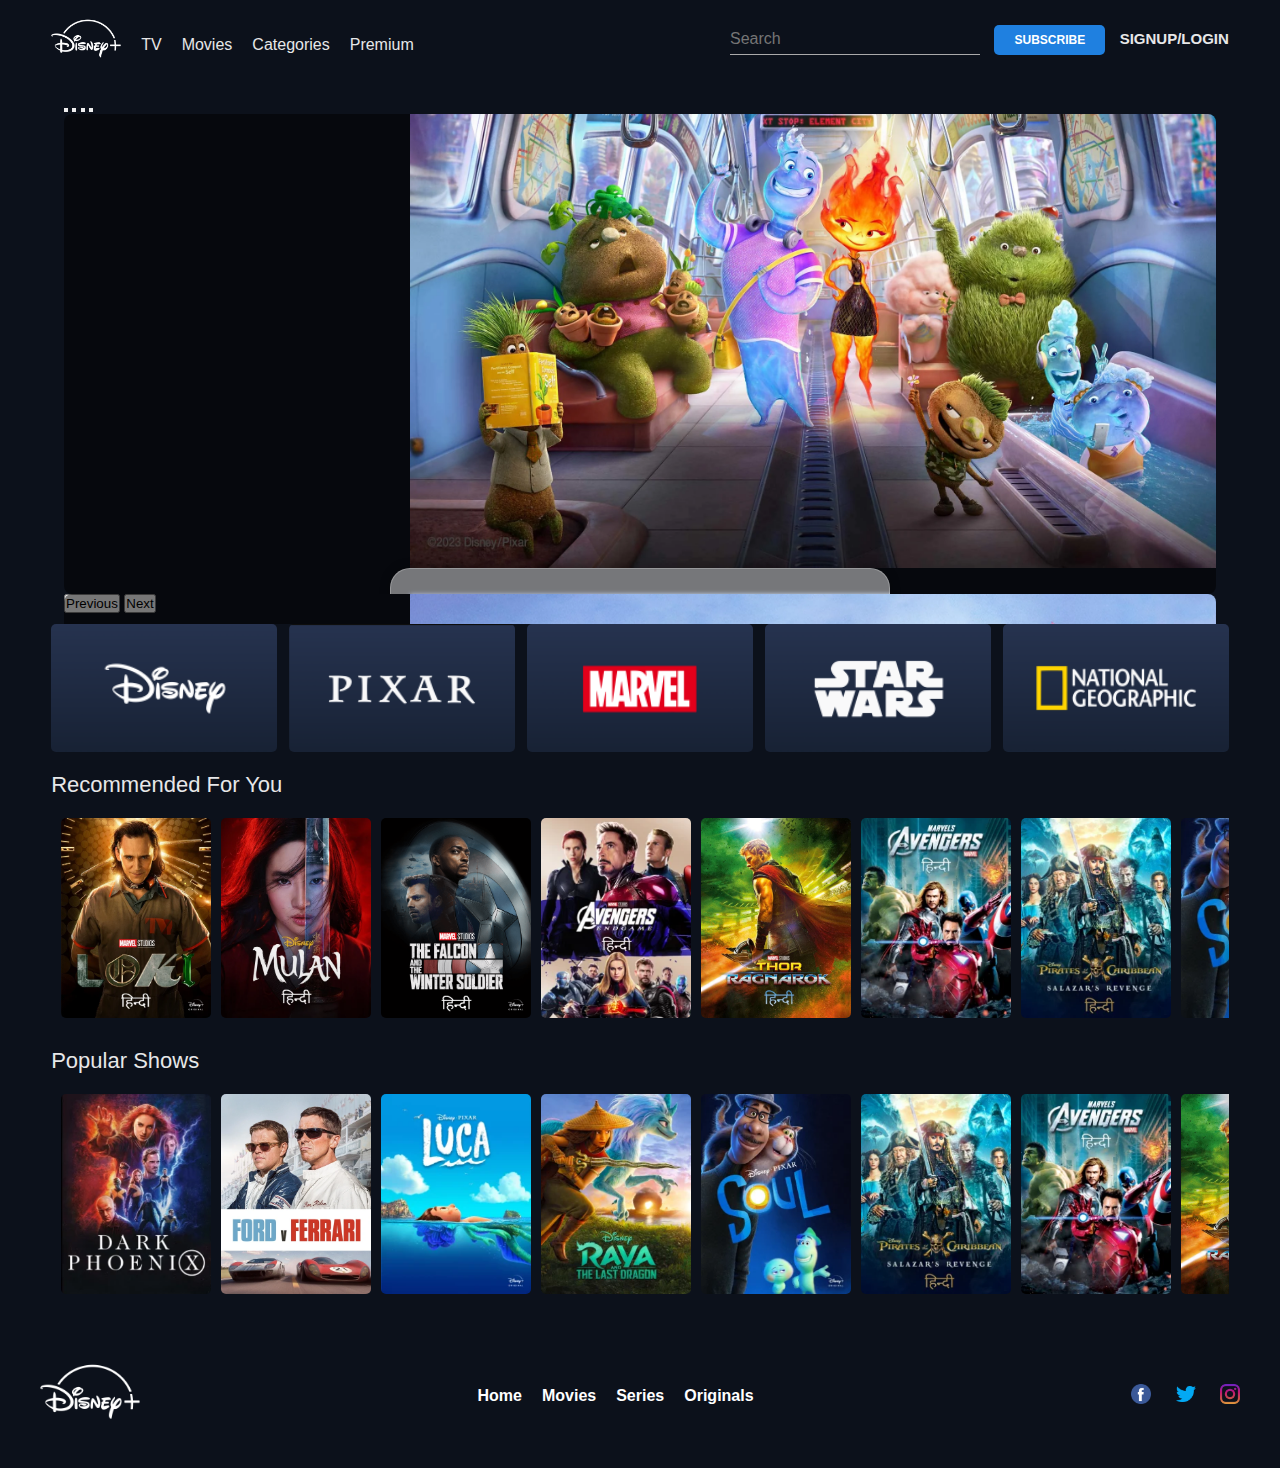
==== index.html @ bf2690cf "first commit" ====
<!DOCTYPE html>
<html lang="en">

<head>
  <meta charset="UTF-8" />
  <meta http-equiv="X-UA-Compatible" content="IE=edge" />
  <meta name="viewport" content="width=device-width, initial-scale=1.0" />
  <title>Disney+ (Responsive) </title>
  <link href="https://cdn.jsdelivr.net/npm/bootstrap@5.3.2/dist/css/bootstrap.min.css" rel="stylesheet"
    integrity="sha384-T3c6CoIi6uLrA9TneNEoa7RxnatzjcDSCmG1MXxSR1GAsXEV/Dwwykc2MPK8M2HN" crossorigin="anonymous">
  <link rel="stylesheet" href="styles.css" />
  <script src="https://ajax.googleapis.com/ajax/libs/jquery/3.6.0/jquery.min.js"></script>
</head>

<body>
  <nav class="navbar_big">
    <img src="images/logo.png" class="brand-logo" alt="" />
    <ul class="nav-links">
      <li class="nav-items"><a href="#">TV</a></li>
      <li class="nav-items"><a href="Movies_page.html">movies</a></li>
      <li class="nav-items"><a href="#">categories</a></li>
      <li class="nav-items"><a href="#">premium</a></li>
    </ul>

    <div class="right-container">
      <input type="text" class="search-box" placeholder="search" />
      <button class="sub-btn">subscribe</button>
      <a href="signup.html" class="login-link">signup/login</a>
    </div>

    <!-- collapsed nav -->
    <div class="collapsed_navbar">
      <nav class="navbar navbar-dark bg-blue fixed-top">
        <div class="container-fluid">
          <a class="navbar-brand" href="#"></a>
          <button class="navbar-toggler" type="button" data-bs-toggle="offcanvas" data-bs-target="#offcanvasDarkNavbar"
            aria-controls="offcanvasDarkNavbar" aria-label="Toggle navigation">
            <span class="navbar-toggler-icon"></span>
          </button>
          <div class="offcanvas offcanvas-end text-bg-dark" tabindex="-1" id="offcanvasDarkNavbar"
            aria-labelledby="offcanvasDarkNavbarLabel">
            <div class="offcanvas-header">
              <button class="btn btn-success nav_btn" type="submit">Subscribe</button>
              <button type="button" class="btn-close btn-close-white" data-bs-dismiss="offcanvas"
                aria-label="Close"></button>
            </div>
            <div class="offcanvas-body">
              <form class="d-flex mt-3 nav_bar_search_btn" role="search">
                <input class="form-control me-2" type="search" placeholder="Search" aria-label="Search">
                <button class="btn btn-success nav_btn" type="submit">Search</button>
              </form>
              <ul class="navbar-nav justify-content-end flex-grow-1 pe-3">
                <li class="nav-item">
                  <a class="nav-link active" aria-current="page" href="#">TV</a>
                </li>
                <li class="nav-item">
                  <a class="nav-link" href="Movies_page.html">Movies</a>
                </li>
                
                <li class="nav-item dropdown">
                  <a class="nav-link dropdown-toggle" href="#" role="button" data-bs-toggle="dropdown"
                    aria-expanded="false">
                    Categories
                  </a>
                  <ul class="dropdown-menu dropdown-menu-dark">
                    <li><a class="dropdown-item" href="#">Action</a></li>
                    <li><a class="dropdown-item" href="#">Sci-Fi</a></li>
                    <li><a class="dropdown-item" href="#">Comedy</a></li>
                    <li><a class="dropdown-item" href="#">Drama</a></li>
                    <li><a class="dropdown-item" href="#">Sports</a></li>
                    <li><a class="dropdown-item" href="#">Documentry</a></li>
                    <li><a class="dropdown-item" href="#">Sitcom</a></li>
                    <li><a class="dropdown-item" href="#">Kids</a></li>
                    <li><a class="dropdown-item" href="#">Family</a></li>
                  </ul>
                </li>

                <li class="nav-item">
                  <a class="nav-link" href="signup.html">Log-in / Sign-up</a>
                </li>

              </ul>
              
            </div>
          </div>
        </div>
      </nav>
    </div>
  </nav>

  <!-- carousel start -->
  <div class="carousel_manage">
    <div id="carouselExampleCaptions" class="carousel slide">
      <div class="carousel-indicators">
        <button type="button" data-bs-target="#carouselExampleCaptions" data-bs-slide-to="0" class="active"
          aria-current="true" aria-label="Slide 1"></button>
        <button type="button" data-bs-target="#carouselExampleCaptions" data-bs-slide-to="1"
          aria-label="Slide 2"></button>
        <button type="button" data-bs-target="#carouselExampleCaptions" data-bs-slide-to="2"
          aria-label="Slide 3"></button>
        <button type="button" data-bs-target="#carouselExampleCaptions" data-bs-slide-to="3"
          aria-label="Slide 4"></button>
      </div>
      <div class="carousel-inner">
        <div class="carousel-item active">
          <img src="images/Elemental.png" class="d-block w-100" alt="...">
          <div class="carousel-caption d-none d-md-block">
            <h5>Elemental</h5>
            <p>Fire elements Bernie and Cinder Lumen immigrate to Element City where they face xenophobia from other elements. 
              After the birth of their daughter Ember, they build a convenience store called the Fireplace and set up a Blue Flame which represents their traditions</p>
          </div>
        </div>
        <div class="carousel-item">
          <img src="images/raya.png" class="d-block w-100" alt="...">
          <div class="carousel-caption d-none d-md-block">
            <h5>Raya and The Last Dragon</h5>
            <p>The prosperous sub-continent of Kumandra is ravaged by the Druun, mindless spirits that turn every living thing in their path to stone. Sisu, the last surviving dragon, 
              concentrates her magic into a gem and blasts the Druun away, reviving Kumandra's people but not its dragons. </p>
          </div>
        </div>
        <div class="carousel-item">
          <img src="images/secret_invasion_pic2.png" class="d-block w-100" alt="...">
          <div class="carousel-caption d-none d-md-block">
            <h5>Marvel's Secret Invasion</h5>
            <p>Nick Fury works with Talos, a shapeshifting alien Skrull, 
              to uncover a conspiracy by a group of renegade Skrulls led by Gravik who plan to gain control of Earth by posing as different humans around the world.</p>
          </div>
        </div>
        <div class="carousel-item">
          <img src="images/slider 2.png" class="d-block w-100" alt="...">
          <div class="carousel-caption d-none d-md-block">
            <h5>The Falcon and the Winter Soldier</h5>
            <p>Following the events of 'Avengers: Endgame,' Sam Wilson/Falcon and Bucky 
              Barnes/Winter Soldier team up in a global adventure that tests their abilities -- and their patience.</p>
          </div>
        </div>
        
      </div>
      <button class="carousel-control-prev" type="button" data-bs-target="#carouselExampleCaptions" data-bs-slide="prev">
        <span class="carousel-control-prev-icon" aria-hidden="true"></span>
        <span class="visually-hidden">Previous</span>
      </button>
      <button class="carousel-control-next" type="button" data-bs-target="#carouselExampleCaptions" data-bs-slide="next">
        <span class="carousel-control-next-icon" aria-hidden="true"></span>
        <span class="visually-hidden">Next</span>
      </button>
    </div>
  </div>

  <!-- carousel end -->

 <!-- video cards starts -->

  <div class="video-card-container">
    <div class="video-card">
      <img src="images/disney.png" class="video-card-image" alt="" />
      <video src="videos/disney.mp4" muted loop class="card-video"></video>
    </div>
    <div class="video-card">
      <img src="images/pixar.png" class="video-card-image" alt="" />
      <video src="videos/pixar.mp4" muted loop class="card-video"></video>
    </div>
    <div class="video-card">
      <img src="images/marvel.png" class="video-card-image" alt="" />
      <video src="videos/marvel.mp4" muted loop class="card-video"></video>
    </div>
    <div class="video-card">
      <img src="images/star-wars.png" class="video-card-image" alt="" />
      <video src="videos/star-war.mp4" muted loop class="card-video"></video>
    </div>
    <div class="video-card">
      <img src="images/geographic.png" class="video-card-image" alt="" />
      <video src="videos/geographic.mp4" muted loop class="card-video"></video>
    </div>
  </div>

  <!-- video cards ends -->

  <h1 class="title">Recommended For You</h1>
  <div class="movies-list">
    <button class="pre-btn" title="btn">
      <img src="images/pre.png" alt="" />
    </button>
    <button class="nxt-btn" title="btn">
      <img src="images/nxt.png" alt="" />
    </button>
    <div class="card-container">
      <div class="card">
        <img src="images/poster 1.png" class="card-img" alt="" />
        <div class="card-body">
          <h2 class="name">Loki</h2>
          <h6 class="des">Lorem ipsum dolor sit amet.</h6>
          <button class="watchlist-btn">add to watchlist</button>
        </div>
      </div>
      <div class="card">
        <img src="images/poster 2.png" class="card-img" alt="" />
        <div class="card-body">
          <h2 class="name">Mulan</h2>
          <h6 class="des">Lorem ipsum dolor sit amet.</h6>
          <button class="watchlist-btn">add to watchlist</button>
        </div>
      </div>
      <div class="card">
        <img src="images/poster 3.png" class="card-img" alt="" />
        <div class="card-body">
          <h2 class="name">The Falcon and The Winter Soldier</h2>
          <h6 class="des">Lorem ipsum dolor sit amet.</h6>
          <button class="watchlist-btn">add to watchlist</button>
        </div>
      </div>
      <div class="card">
        <img src="images/poster 4.png" class="card-img" alt="" />
        <div class="card-body">
          <h2 class="name">Avengers: Endgame</h2>
          <h6 class="des">Lorem ipsum dolor sit amet.</h6>
          <button class="watchlist-btn">add to watchlist</button>
        </div>
      </div>
      <div class="card">
        <img src="images/poster 5.png" class="card-img" alt="" />
        <div class="card-body">
          <h2 class="name">Thor Ragnarok</h2>
          <h6 class="des">Lorem ipsum dolor sit amet.</h6>
          <button class="watchlist-btn">add to watchlist</button>
        </div>
      </div>
      <div class="card">
        <img src="images/poster 6.png" class="card-img" alt="" />
        <div class="card-body">
          <h2 class="name">Movie Name</h2>
          <h6 class="des">Lorem ipsum dolor sit amet.</h6>
          <button class="watchlist-btn">add to watchlist</button>
        </div>
      </div>
      <div class="card">
        <img src="images/poster 7.png" class="card-img" alt="" />
        <div class="card-body">
          <h2 class="name">Movie Name</h2>
          <h6 class="des">Lorem ipsum dolor sit amet.</h6>
          <button class="watchlist-btn">add to watchlist</button>
        </div>
      </div>
      <div class="card">
        <img src="images/poster 8.png" class="card-img" alt="" />
        <div class="card-body">
          <h2 class="name">Movie Name</h2>
          <h6 class="des">Lorem ipsum dolor sit amet.</h6>
          <button class="watchlist-btn">add to watchlist</button>
        </div>
      </div>
      <div class="card">
        <img src="images/poster 9.png" class="card-img" alt="" />
        <div class="card-body">
          <h2 class="name">Movie Name</h2>
          <h6 class="des">Lorem ipsum dolor sit amet.</h6>
          <button class="watchlist-btn">add to watchlist</button>
        </div>
      </div>
      <div class="card">
        <img src="images/poster 10.png" class="card-img" alt="" />
        <div class="card-body">
          <h2 class="name">Movie Name</h2>
          <h6 class="des">Lorem ipsum dolor sit amet.</h6>
          <button class="watchlist-btn">add to watchlist</button>
        </div>
      </div>
      <div class="card">
        <img src="images/poster 11.png" class="card-img" alt="" />
        <div class="card-body">
          <h2 class="name">Movie Name</h2>
          <h6 class="des">Lorem ipsum dolor sit amet.</h6>
          <button class="watchlist-btn">add to watchlist</button>
        </div>
      </div>
      <div class="card">
        <img src="images/poster 12.png" class="card-img" alt="" />
        <div class="card-body">
          <h2 class="name">Movie Name</h2>
          <h6 class="des">Lorem ipsum dolor sit amet.</h6>
          <button class="watchlist-btn">add to watchlist</button>
        </div>
      </div>
    </div>
  </div>
  <h1 class="title">Popular Shows</h1>
  <div class="movies-list">
    <button class="pre-btn" title="btn">
      <img src="images/pre.png" alt="" />
    </button>
    <button class="nxt-btn" title="btn">
      <img src="images/nxt.png" alt="" />
    </button>
    <div class="card-container">
      <div class="card">
        <img src="images/poster 12.png" class="card-img" alt="" />
        <div class="card-body">
          <h2 class="name">movie name</h2>
          <h6 class="des">Lorem ipsum dolor sit amet consectetur.</h6>
          <button class="watchlist-btn">add to watchlist</button>
        </div>
      </div>
      <div class="card">
        <img src="images/poster 11.png" class="card-img" alt="" />
        <div class="card-body">
          <h2 class="name">movie name</h2>
          <h6 class="des">Lorem ipsum dolor sit amet consectetur.</h6>
          <button class="watchlist-btn">add to watchlist</button>
        </div>
      </div>
      <div class="card">
        <img src="images/poster 10.png" class="card-img" alt="" />
        <div class="card-body">
          <h2 class="name">movie name</h2>
          <h6 class="des">Lorem ipsum dolor sit amet consectetur.</h6>
          <button class="watchlist-btn">add to watchlist</button>
        </div>
      </div>
      <div class="card">
        <img src="images/poster 9.png" class="card-img" alt="" />
        <div class="card-body">
          <h2 class="name">movie name</h2>
          <h6 class="des">Lorem ipsum dolor sit amet consectetur.</h6>
          <button class="watchlist-btn">add to watchlist</button>
        </div>
      </div>
      <div class="card">
        <img src="images/poster 8.png" class="card-img" alt="" />
        <div class="card-body">
          <h2 class="name">movie name</h2>
          <h6 class="des">Lorem ipsum dolor sit amet consectetur.</h6>
          <button class="watchlist-btn">add to watchlist</button>
        </div>
      </div>
      <div class="card">
        <img src="images/poster 7.png" class="card-img" alt="" />
        <div class="card-body">
          <h2 class="name">movie name</h2>
          <h6 class="des">Lorem ipsum dolor sit amet consectetur.</h6>
          <button class="watchlist-btn">add to watchlist</button>
        </div>
      </div>
      <div class="card">
        <img src="images/poster 6.png" class="card-img" alt="" />
        <div class="card-body">
          <h2 class="name">movie name</h2>
          <h6 class="des">Lorem ipsum dolor sit amet consectetur.</h6>
          <button class="watchlist-btn">add to watchlist</button>
        </div>
      </div>
      <div class="card">
        <img src="images/poster 5.png" class="card-img" alt="" />
        <div class="card-body">
          <h2 class="name">movie name</h2>
          <h6 class="des">Lorem ipsum dolor sit amet consectetur.</h6>
          <button class="watchlist-btn">add to watchlist</button>
        </div>
      </div>
      <div class="card">
        <img src="images/poster 4.png" class="card-img" alt="" />
        <div class="card-body">
          <h2 class="name">movie name</h2>
          <h6 class="des">Lorem ipsum dolor sit amet consectetur.</h6>
          <button class="watchlist-btn">add to watchlist</button>
        </div>
      </div>
      <div class="card">
        <img src="images/poster 3.png" class="card-img" alt="" />
        <div class="card-body">
          <h2 class="name">movie name</h2>
          <h6 class="des">Lorem ipsum dolor sit amet consectetur.</h6>
          <button class="watchlist-btn">add to watchlist</button>
        </div>
      </div>
      <div class="card">
        <img src="images/poster 2.png" class="card-img" alt="" />
        <div class="card-body">
          <h2 class="name">movie name</h2>
          <h6 class="des">Lorem ipsum dolor sit amet consectetur.</h6>
          <button class="watchlist-btn">add to watchlist</button>
        </div>
      </div>
      <div class="card">
        <img src="images/poster 1.png" class="card-img" alt="" />
        <div class="card-body">
          <h2 class="name">movie name</h2>
          <h6 class="des">Lorem ipsum dolor sit amet consectetur.</h6>
          <button class="watchlist-btn">add to watchlist</button>
        </div>
      </div>
    </div>
  </div>

  <footer id="disney-footer">
    <div class="footer-content">
        <div class="footer-logo">
            <img src="images/logo.png" alt="Disney+ Logo">
        </div>
        <div class="footer-links">
            <ul>
                <li><a href="index.html">Home</a></li>
                <li><a href="Movies_page.html">Movies</a></li>
                <li><a href="#">Series</a></li>
                <li><a href="#">Originals</a></li>
            </ul>
        </div>
        <div class="footer-social">
            <a href="https://www.facebook.com/DisneyPlus"><img src="images/facebook.png" alt="Facebook"></a>
            <a href="https://twitter.com/DisneyPlus"><img src="images/twitter.png" alt="Twitter"></a>
            <a href="https://www.instagram.com/disneyplus/"><img src="images/instagram.png" alt="Instagram"></a>
        </div>
    </div>
  </footer>

<script src="https://cdn.jsdelivr.net/npm/@popperjs/core@2.11.8/dist/umd/popper.min.js"
    integrity="sha384-I7E8VVD/ismYTF4hNIPjVp/Zjvgyol6VFvRkX/vR+Vc4jQkC+hVqc2pM8ODewa9r"
    crossorigin="anonymous"></script>
  <script src="https://cdn.jsdelivr.net/npm/bootstrap@5.3.2/dist/js/bootstrap.min.js"
    integrity="sha384-BBtl+eGJRgqQAUMxJ7pMwbEyER4l1g+O15P+16Ep7Q9Q+zqX6gSbd85u4mG4QzX+"
    crossorigin="anonymous"></script>
  <script src="index.js" async></script>
</body>
</html>
---- styles.css ----
* {
  margin: 0;
  padding: 0;
  box-sizing: border-box;
}

body {
  width: 100%;
  background: #0c111b;
  position: relative;
  font-family: roboto, sans-serif;
}

.nav_btn{
  background-color: #1f80e0;
}

.nav_bar_search_btn{
  margin-bottom: 0.6rem;
}

.navbar_big {
  width: 100%;
  height: 80px;
  position: fixed;
  top: 0;
  left: 0;
  padding: 0 4%;
  background: #0c111b;
  z-index: 9;
  display: flex;
  align-items: center;
}

.brand-logo {
  height: 70px;
}

.nav-links {
  margin-top: 10px;
  display: flex;
  list-style: none;
}

.nav-items a {
  text-decoration: none;
  margin-left: 20px;
  text-transform: capitalize;
  color: #fff;
  opacity: 0.9;
}

.right-container {
  display: block;
  margin-left: auto;
}

.search-box {
  border: none;
  border-bottom: 1px solid #aaa;
  background: transparent;
  outline: none;
  height: 30px;
  color: #fff;
  width: 250px;
  text-transform: capitalize;
  font-size: 16px;
  font-weight: 500;
  transition: 0.5s;
}

.search-box:focus {
  width: 400px;
  border-color: #1f80e0;
}

@media(max-width: 1024px){
  .search-box:focus{
    width: 300px;
  }
}

.sub-btn {
  background: #1f80e0;
  height: 30px;
  padding: 0 20px;
  color: #fff;
  border-radius: 5px;
  border: none;
  outline: none;
  text-transform: uppercase;
  font-weight: 700;
  font-size: 12px;
  margin: 0 10px;
}

.login-link {
  color: #fff;
  opacity: 0.9;
  text-transform: uppercase;
  font-size: 15px;
  font-weight: 700;
  text-decoration: none;
}

.collapsed_navbar{
  display: none;
}

@media(max-width: 880px){
  .nav-items{
    display: none;
  }

  .collapsed_navbar{
    display: block;
  }
  .offcanvas-body{
    background-color: rgb(12, 17, 27);
  }
  .offcanvas-header{
    background-color: rgb(12, 17, 27);
  }
  .search-box {
    display: none;
  }
  .sub-btn {
    display: none;
  }

  .login-link{
    display: none;
  }

}

/*carousel start*/

.carousel{
	position: relative;
	width: 100%;
	height: 35rem;
	padding: 2rem 4rem;
	overflow-x: hidden;
	
}

.carousel-caption{
  max-width: 500px;
  min-height: 100px;
  display: flex;
  flex-direction: column;
  justify-content: space-between;

  width: 500px;
  height: 200px;
  padding: 35px;

  border: 1px solid rgba(255, 255, 255, .25);
  border-radius: 20px;
  background-color: rgba(255, 255, 255, 0.45);
  box-shadow: 0 0 10px 1px rgba(0, 0, 0, 0.25);

  backdrop-filter: blur(2px);
  color: #030b17;
  margin: auto;
}

.carousel p{
  height: 8rem;
}

@media(max-width: 48rem){
	.carousel{
		height: 30rem;
		padding: 2rem 2rem;
	}
}

@media(max-width: 25rem){
	.carousel{
		height: 20rem;
	}
}

.carousel-inner{
	width: 100%;
	height: 30rem;
	position: relative;
	margin: auto;
}

@media(max-width: 48rem){
	.carousel-inner{
		height: 25rem;
	}
}

@media(max-width: 22rem){
	.carousel-inner{
		height: 15rem;
	}

/*	.slider-content{
		visibility: none;
		display: none;
	}*/

.carousel-item img{
	width: 100%;
	}
}

.carousel-item{
	flex: 0 0 auto;
	margin-right: 3rem;
	position: relative;
	background: rgba(0, 0, 0, 0.5);
	border-radius: .5rem;
	width: 100%;
	height: 100%;
	left: 0;
	overflow: hidden;
}

.carousel-item img{
	width: 70%;
	min-height: 80%;
	object-fit: cover;
	display: block;
	margin-left: auto;
}

.carousel-item h5{
  color: #000000d5;
}

@media(max-width: 1024px){
  .carousel-item img{
    width: 70%;
    min-height: 100%;
  }
}

.one{
	position: absolute;
	width: 50%;
	height: 100%;	
	background: linear-gradient(to right, #030b17 80%, #0c111b00);
	color: white;
}

@media(max-width: 22rem){
	.one{
		display: none;
	}
	.carousel-item img{
		width: 100%;
	}
}

.slider-content{
	
	width: 100%;
	height: 100%;	
	background: linear-gradient(to right, #030b17 80%, #0c111b00);
	color: white;
}
.carousel_manage{
  margin-top: 4rem;
}

.movie-title {
  padding-left: 50px;
  text-transform: capitalize;
  margin-top: 80px;
}

.movie-des {
  width: 80%;
  line-height: 30px;
  padding-left: 50px;
  margin-top: 30px;
  opacity: 0.8;
}

/*carousel end*/

.video-card-container {
  position: relative;
  width: 92%;
  margin: auto;
  height: 10vw;
  display: flex;
  margin-bottom: 20px;
  justify-content: space-between;
}

.video-card {
  position: relative;
  min-width: calc(100% / 5 - 10px);
  width: calc(100% / 5 - 10px);
  height: 100%;
  border-radius: 5px;
  overflow: hidden;
  background: #030b17;
}

.video-card-image,
.card-video {
  width: 100%;
  height: 100%;
  object-fit: cover;
}

.card-video {
  position: absolute;
}

.video-card:hover .video-card-image {
  display: none;
}

.title {
  color: #fff;
  opacity: 0.9;
  padding-left: 4%;
  text-transform: capitalize;
  font-size: 22px;
  font-weight: 500;
}

.movies-list {
  width: 100%;
  height: 220px;
  position: relative;
  margin: 10px 0 20px;
}

.card-container {
  position: relative;
  width: 92%;
  padding-left: 10px;
  height: 220px;
  display: flex;
  margin: 0 auto;
  align-items: center;
  overflow-x: auto;
  overflow-y: visible;
  scroll-behavior: smooth;
}

.card-container::-webkit-scrollbar {
  display: none;
}

.card {
  position: relative;
  min-width: 150px;
  width: 150px;
  height: 200px;
  border-radius: 5px;
  overflow: hidden;
  margin-right: 10px;
  transition: 0.5s;
}

.card-img {
  width: 100%;
  height: 100%;
  object-fit: cover;
}

.card:hover {
  transform: scale(1.1);
}

.card:hover .card-body {
  opacity: 1;
}

.card-body {
  opacity: 0;
  width: 100%;
  height: 100%;
  position: absolute;
  top: 0;
  left: 0;
  z-index: 2;
  background: linear-gradient(to bottom, rgba(4, 8, 15, 0), #192133 90%);
  padding: 10px;
  transition: 0.5s;
}

.name {
  color: #fff;
  font-size: 15px;
  font-weight: 500;
  text-transform: capitalize;
  margin-top: 60%;
}

.des {
  color: #fff;
  opacity: 0.8;
  margin: 5px 0;
  font-weight: 500;
  font-size: 12px;
}

.watchlist-btn {
  position: relative;
  width: 100%;
  text-transform: capitalize;
  background: none;
  border: none;
  font-weight: 500;
  text-align: right;
  color: rgba(255, 255, 255, 0.5);
  margin: 5px 0;
  cursor: pointer;
  padding: 10px 5px;
  border-radius: 5px;
}

.watchlist-btn::before {
  content: "";
  position: absolute;
  top: 0;
  left: -5px;
  height: 35px;
  width: 35px;
  background-image: url(images/add.png);
  background-size: cover;
  transform: scale(0.4);
}

.watchlist-btn:hover {
  color: #fff;
  background: rgba(255, 255, 255, 0.1);
}

.pre-btn,
.nxt-btn {
  position: absolute;
  top: 0;
  width: 5%;
  height: 100%;
  z-index: 2;
  border: none;
  cursor: pointer;
  outline: none;
}

.pre-btn {
  left: 0;
  background: linear-gradient(to right, #0c111b 0%, #0c111b00);
}

.nxt-btn {
  right: 0;
  background: linear-gradient(to left, #0c111b 0%, #0c111b00);
}

.pre-btn img,
.nxt-btn img {
  width: 15px;
  height: 20px;
  opacity: 0;
}

.pre-btn:hover img,
.nxt-btn:hover img {
  opacity: 1;
}

/* footer starts */
#disney-footer {
  background-color: #0c111b;
  color: #fff;
  padding: 20px 0;
}

.footer-content {
  max-width: 1200px;
  margin: 0 auto;
  display: flex;
  justify-content: space-between;
  align-items: center;
}

.footer-logo img {
  width: 100px;
}

.footer-links ul {
  list-style: none;
  padding: 0;
  display: flex;
}

.footer-links li {
  margin-right: 20px;
}

.footer-links a {
  text-decoration: none;
  color: #fff;
  font-weight: bold;
}

.footer-social a {
  margin-left: 20px;
}

.footer-social img {
  width: 20px;
}
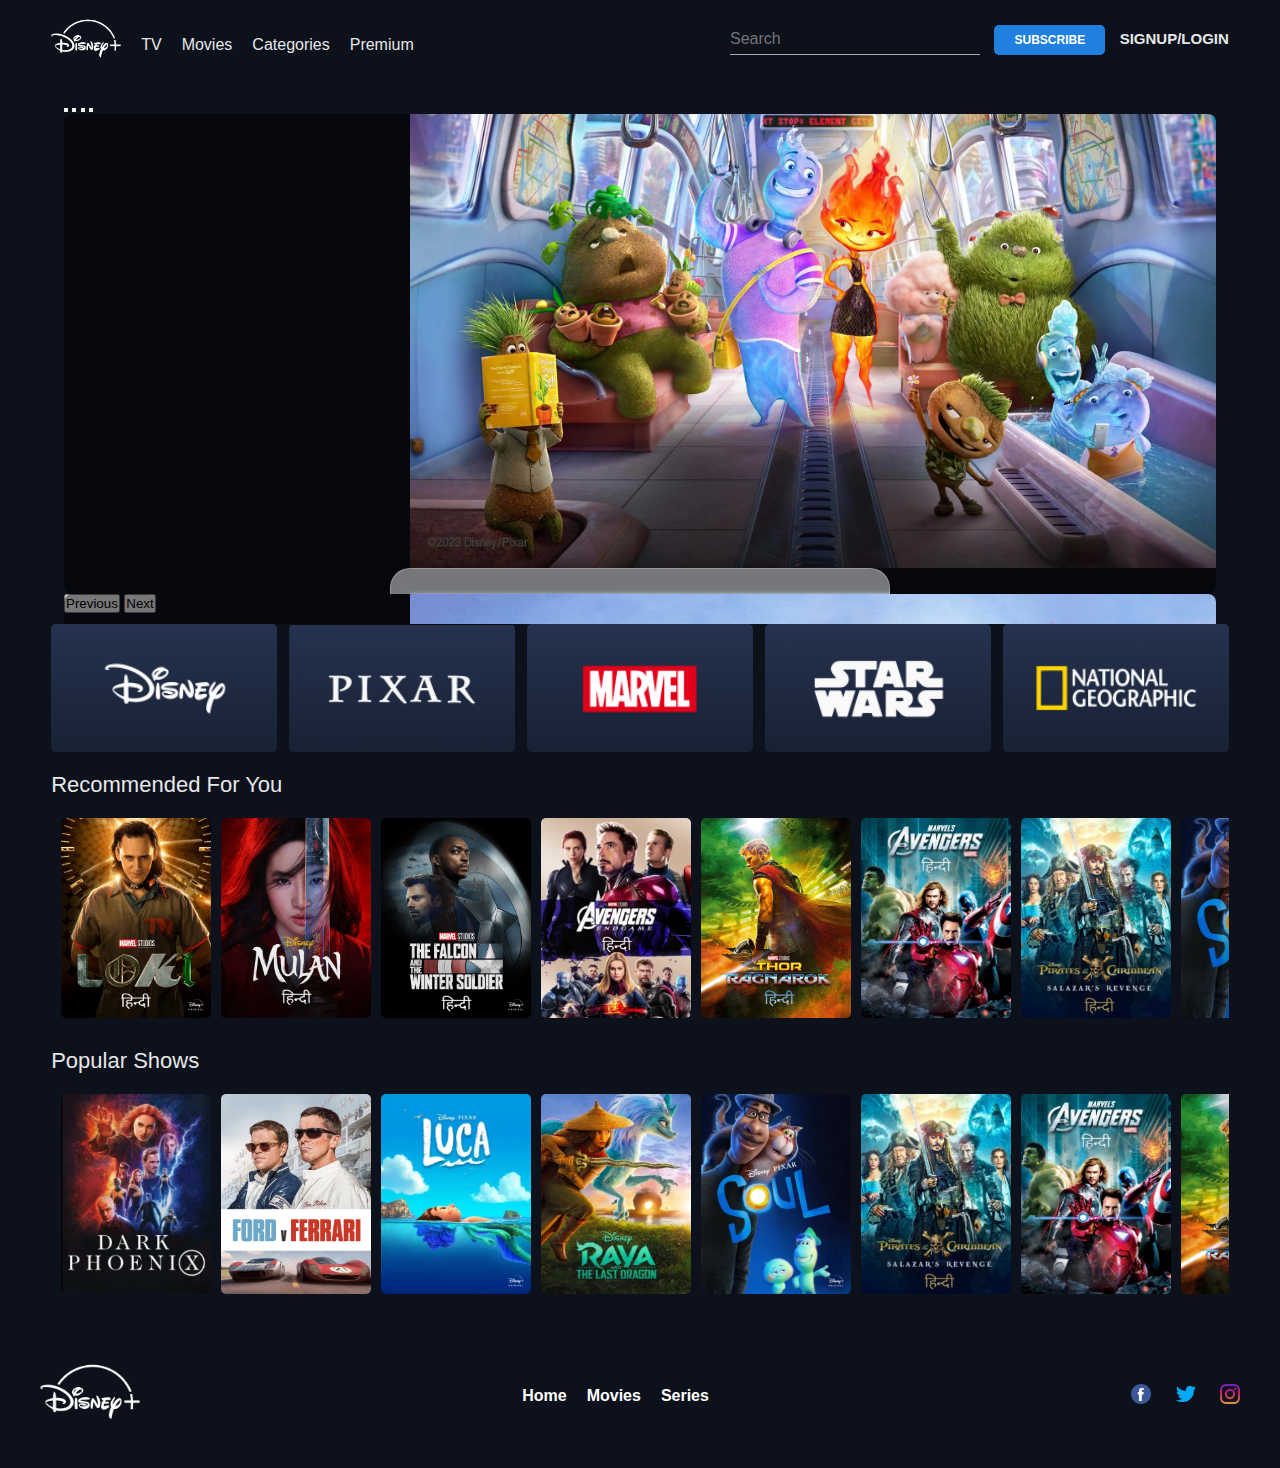
==== commit f8ef9965: "Improved Responsiveness" ====
--- a/index.html
+++ b/index.html
@@ -401,7 +401,6 @@
                 <li><a href="index.html">Home</a></li>
                 <li><a href="Movies_page.html">Movies</a></li>
                 <li><a href="#">Series</a></li>
-                <li><a href="#">Originals</a></li>
             </ul>
         </div>
         <div class="footer-social">
@@ -420,4 +419,4 @@
     crossorigin="anonymous"></script>
   <script src="index.js" async></script>
 </body>
-</html>+</html>
--- a/styles.css
+++ b/styles.css
@@ -74,7 +74,13 @@
   border-color: #1f80e0;
 }
 
-@media(max-width: 1024px){
+@media(max-width: 1150px){
+  .search-box:focus{
+    width: 350px;
+  }
+}
+
+@media(max-width: 1090px){
   .search-box:focus{
     width: 300px;
   }
@@ -107,7 +113,7 @@
   display: none;
 }
 
-@media(max-width: 880px){
+@media(max-width: 1030px){  
   .nav-items{
     display: none;
   }
@@ -115,6 +121,7 @@
   .collapsed_navbar{
     display: block;
   }
+
   .offcanvas-body{
     background-color: rgb(12, 17, 27);
   }
@@ -172,14 +179,14 @@
 
 @media(max-width: 48rem){
 	.carousel{
-		height: 30rem;
+		height: 15rem;
 		padding: 2rem 2rem;
 	}
 }
 
 @media(max-width: 25rem){
 	.carousel{
-		height: 20rem;
+		height: 100%;
 	}
 }
 
@@ -515,4 +522,10 @@
 
 .footer-social img {
   width: 20px;
+}
+
+@media(max-width: 600px) {
+  .footer-social{
+    display: none;
+  }
 }